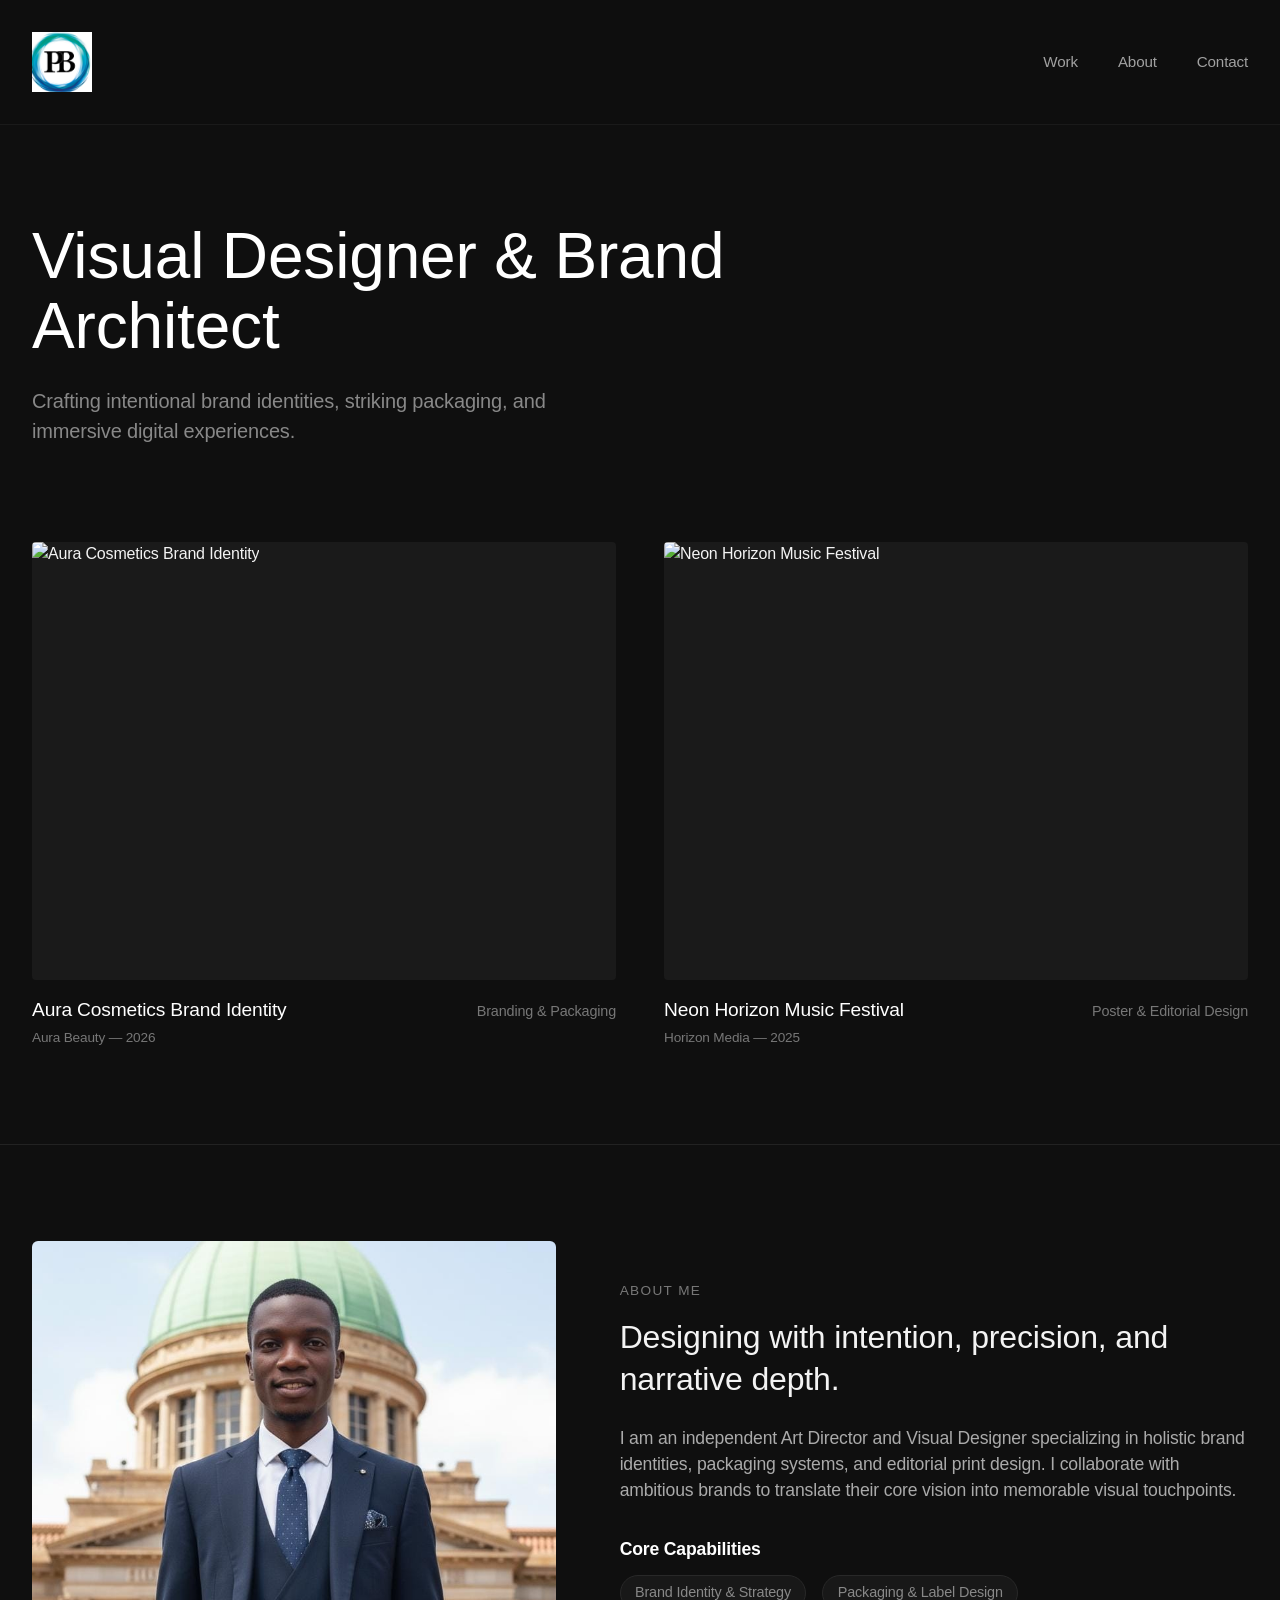
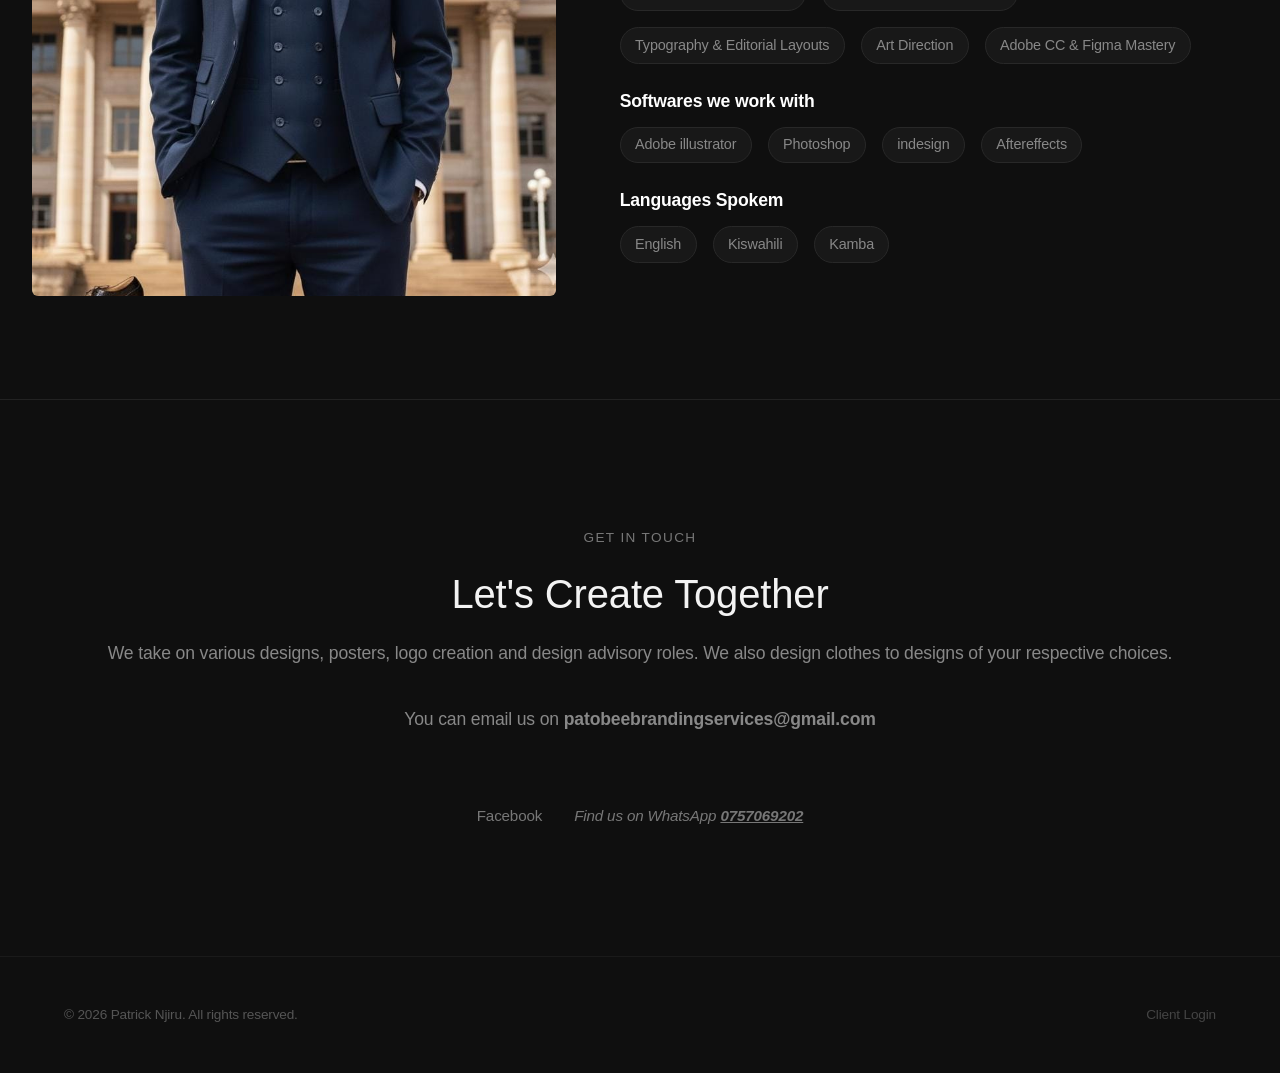
==== index.html @ 248ff158 "Initial graphic design portfolio" ====
<!DOCTYPE html>
<html lang="en">
<head>
    <meta charset="UTF-8">
    <meta name="viewport" content="width=device-width, initial-scale=1.0">
    <title>Jane Doe — Graphic Designer & Art Director</title>
    <link rel="stylesheet" href="style.css">
    <!-- Netlify Identity widget for simple client email/password login -->
    <script src="https://identity.netlify.com/v1/netlify-identity-widget.js"></script>
</head>
<body>

    <!-- 1. Header & Brand Image Logo -->
    <header class="header">
        <div class="container nav-container">
            <a href="#" class="brand-logo-link">
                <img src="patobee.png" alt="Jane Doe Studio Logo" class="brand-logo-img">
            </a>
            
            <nav>
                <ul class="nav-links">
                    <li><a href="#work">Work</a></li>
                    <li><a href="#about">About</a></li>
                    <li><a href="#contact">Contact</a></li>
                </ul>
            </nav>
        </div>
    </header>

    <!-- Hero Intro -->
    <section class="hero container">
        <h1>Visual Designer & Brand Architect</h1>
        <p>Crafting intentional brand identities, striking packaging, and immersive digital experiences.</p>
    </section>

    <!-- 2. Portfolio Gallery (Dynamic Content) -->
    <section id="work" class="container">
        <div id="gallery-grid" class="gallery-grid">
            <!-- Dynamic project cards load here via main.js -->
            <p class="loading" style="color: #777;">Loading portfolio works...</p>
        </div>
    </section>

    <!-- 3. About Section -->
    <section id="about" class="container about-section">
        <div class="about-grid">
            <div class="about-image">
                <img src="WhatsApp Image 2026-11-04 at 13.21.10.jpeg" alt="Jane Doe Portrait">
            </div>

            <div class="about-content">
                <span class="sub-heading">About Me</span>
                <h2>Designing with intention, precision, and narrative depth.</h2>
                <p>
                    I am an independent Art Director and Visual Designer specializing in holistic brand identities, packaging systems, and editorial print design. I collaborate with ambitious brands to translate their core vision into memorable visual touchpoints.
                </p>
                
                <div class="skills-list">
                    <h3>Core Capabilities</h3>
                    <ul>
                        <li>Brand Identity & Strategy</li>
                        <li>Packaging & Label Design</li>
                        <li>Typography & Editorial Layouts</li>
                        <li>Art Direction</li>
                        <li>Adobe CC & Figma Mastery</li>
                    </ul>
                    <br>
                    <h3>Softwares we work with</h3>
                    <ul>
                        <li>Adobe illustrator</li>
                        <li>Photoshop</li>
                        <li>indesign</li>
                        <li>Aftereffects</li>
                    </ul>
                    <br>
                    <h3>Languages Spokem</h3>
                    <ul>
                        <li>English</li>
                        <li>Kiswahili</li>
                        <li>Kamba</li>
                    </ul>
                </div>
            </div>
        </div>
    </section>

    <!-- 4. Contact Section -->
    <section id="contact" class="container contact-section">
        <span class="sub-heading">Get in Touch</span>
        <h2>Let's Create Together</h2>
        <p>We take on various designs, posters, logo creation and design advisory roles. We also design clothes to designs of your respective choices.</p>

        <div class="contact-action-wrapper">
            <p>You can email us on <b>patobeebrandingservices@gmail.com</b></p>
             
            <div class="social-links">
                <a href="https://facebook.com/patobeebranding/">Facebook</a>
                <i>Find us on WhatsApp <b><u>0757069202</u></b></i>
            </div>
                       
            </div>
        </div>
    </section>

    <!-- Footer -->
    <footer>
        <div class="container footer-content">
            <p>© 2026 Patrick Njiru. All rights reserved.</p>
            <div class="footer-admin-link">
                <a href="/admin/">Client Login</a>
            </div>
        </div>
    </footer>

    <!-- Lightbox Modal -->
    <div id="lightbox-modal" class="lightbox">
        <span id="lightbox-close" class="lightbox-close">&times;</span>
        <img id="lightbox-img" class="lightbox-content" src="" alt="Enlarged Project Preview">
        <div id="lightbox-caption" class="lightbox-caption"></div>
    </div>

    <!-- Main JavaScript Logic -->
    <script src="main.js"></script>

    <!-- Netlify Identity redirect script logic for admin login -->
    <script>
      if (window.netlifyIdentity) {
        window.netlifyIdentity.on("init", user => {
          if (!user) {
            window.netlifyIdentity.on("login", () => {
              document.location.href = "/admin/";
            });
          }
        });
      }
    </script>
</body>
</html>
---- style.css ----
/* Reset & Base */
* {
    margin: 0;
    padding: 0;
    box-sizing: border-box;
    font-family: -apple-system, BlinkMacSystemFont, "Segoe UI", Roboto, Helvetica, Arial, sans-serif;
}

body {
    background-color: #0f0f0f;
    color: #f3f3f3;
    line-height: 1.5;
    letter-spacing: -0.01em;
}

.container {
    max-width: 1300px;
    margin: 0 auto;
    padding: 0 2rem;
}

a {
    text-decoration: none;
    color: inherit;
}

/* Header & Brand Logo */
.header {
    padding: 2rem 0;
    position: sticky;
    top: 0;
    background: rgba(15, 15, 15, 0.85);
    backdrop-filter: blur(10px);
    z-index: 10;
    border-bottom: 1px solid #1a1a1a;
}

.nav-container {
    display: flex;
    justify-content: space-between;
    align-items: center;
}

.brand-logo-link {
    display: inline-flex;
    align-items: center;
}

.brand-logo-img {
    height: 60px;
    width: auto;
    object-fit: contain;
}

.nav-links {
    display: flex;
    list-style: none;
    gap: 2.5rem;
    font-size: 0.95rem;
    color: #a1a1a1;
}

.nav-links a:hover {
    color: #ffffff;
}

/* Hero Section */
.hero {
    padding: 6rem 2rem 4rem;
}

.hero h1 {
    font-size: clamp(2.5rem, 5vw, 4.5rem);
    font-weight: 500;
    max-width: 800px;
    line-height: 1.1;
    margin-bottom: 1.5rem;
    color: #ffffff;
}

.hero p {
    font-size: 1.25rem;
    color: #888888;
    max-width: 550px;
}

/* Gallery Grid */
.gallery-grid {
    display: grid;
    grid-template-columns: repeat(auto-fit, minmax(500px, 1fr));
    gap: 3rem;
    padding: 2rem 0 6rem;
}

@media (max-width: 768px) {
    .gallery-grid {
        grid-template-columns: 1fr;
    }
}

.project-card {
    display: flex;
    flex-direction: column;
    cursor: pointer;
}

.image-wrapper {
    width: 100%;
    aspect-ratio: 4 / 3;
    overflow: hidden;
    background: #1a1a1a;
    border-radius: 4px;
    margin-bottom: 1rem;
}

.image-wrapper img {
    width: 100%;
    height: 100%;
    object-fit: cover;
    transition: transform 0.6s cubic-bezier(0.16, 1, 0.3, 1);
}

.project-card:hover .image-wrapper img {
    transform: scale(1.03);
}

.project-info {
    display: flex;
    justify-content: space-between;
    align-items: baseline;
}

.project-title {
    font-size: 1.2rem;
    font-weight: 500;
    color: #ffffff;
}

.project-category {
    font-size: 0.9rem;
    color: #777777;
}

/* About Section Grid */
.about-section {
    padding: 6rem 2rem;
    border-top: 1px solid #222222;
}

.about-grid {
    display: grid;
    grid-template-columns: 1fr 1.2fr;
    gap: 4rem;
    align-items: center;
}

@media (max-width: 900px) {
    .about-grid {
        grid-template-columns: 1fr;
        gap: 2rem;
    }
}

.about-image img {
    width: 100%;
    border-radius: 6px;
    object-fit: cover;
    aspect-ratio: 4/5;
}

.sub-heading {
    color: #777;
    text-transform: uppercase;
    font-size: 0.85rem;
    letter-spacing: 0.1em;
    display: block;
    margin-bottom: 1rem;
}

.about-content h2 {
    font-size: 2rem;
    font-weight: 400;
    line-height: 1.3;
    margin-bottom: 1.5rem;
}

.about-content p {
    color: #aaa;
    font-size: 1.1rem;
    margin-bottom: 2rem;
}

.skills-list h3 {
    font-size: 1.1rem;
    margin-bottom: 0.8rem;
    color: #fff;
}

.skills-list ul {
    list-style: none;
    color: #888;
    display: flex;
    flex-wrap: wrap;
    gap: 1rem;
}

.skills-list li {
    background: #181818;
    padding: 0.4rem 0.9rem;
    border-radius: 20px;
    font-size: 0.9rem;
    border: 1px solid #282828;
}

/* Contact Section */
.contact-section {
    padding: 8rem 2rem;
    border-top: 1px solid #222222;
    text-align: center;
}

.contact-section h2 {
    font-size: 2.5rem;
    font-weight: 400;
    margin-bottom: 1rem;
}

.contact-section p {
    color: #888888;
    margin-bottom: 2.5rem;
    font-size: 1.1rem;
}

.contact-action-wrapper {
    display: flex;
    flex-direction: column;
    align-items: center;
    gap: 2rem;
}

.contact-btn {
    display: inline-block;
    background: #ffffff;
    color: #0f0f0f;
    padding: 1rem 2.5rem;
    border-radius: 30px;
    font-weight: 600;
    font-size: 0.95rem;
    transition: background 0.2s;
}

.contact-btn:hover {
    background: #d4d4d4;
}

.social-links {
    display: flex;
    gap: 2rem;
    color: #777;
    font-size: 0.95rem;
}

.social-links a:hover {
    color: #fff;
}

/* Footer */
footer {
    padding: 3rem 2rem;
    border-top: 1px solid #1a1a1a;
    color: #555;
    font-size: 0.85rem;
}

.footer-content {
    display: flex;
    justify-content: space-between;
    align-items: center;
}

.footer-admin-link a {
    color: #444;
}

.footer-admin-link a:hover {
    color: #888;
}

/* Lightbox Modal */
.lightbox {
    display: none;
    position: fixed;
    z-index: 1000;
    top: 0;
    left: 0;
    width: 100%;
    height: 100%;
    background-color: rgba(0, 0, 0, 0.92);
    backdrop-filter: blur(8px);
    justify-content: center;
    align-items: center;
    flex-direction: column;
    padding: 2rem;
    opacity: 0;
    transition: opacity 0.3s ease;
}

.lightbox.active {
    display: flex;
    opacity: 1;
}

.lightbox-content {
    max-width: 90vw;
    max-height: 80vh;
    object-fit: contain;
    border-radius: 4px;
    transform: scale(0.95);
    transition: transform 0.3s ease;
}

.lightbox.active .lightbox-content {
    transform: scale(1);
}

.lightbox-caption {
    color: #e2e8f0;
    margin-top: 1.2rem;
    font-size: 1.1rem;
    font-weight: 500;
    text-align: center;
}

.lightbox-close {
    position: absolute;
    top: 1.5rem;
    right: 2rem;
    color: #888;
    font-size: 2.5rem;
    font-weight: 300;
    cursor: pointer;
    user-select: none;
}

.lightbox-close:hover {
    color: #ffffff;
}
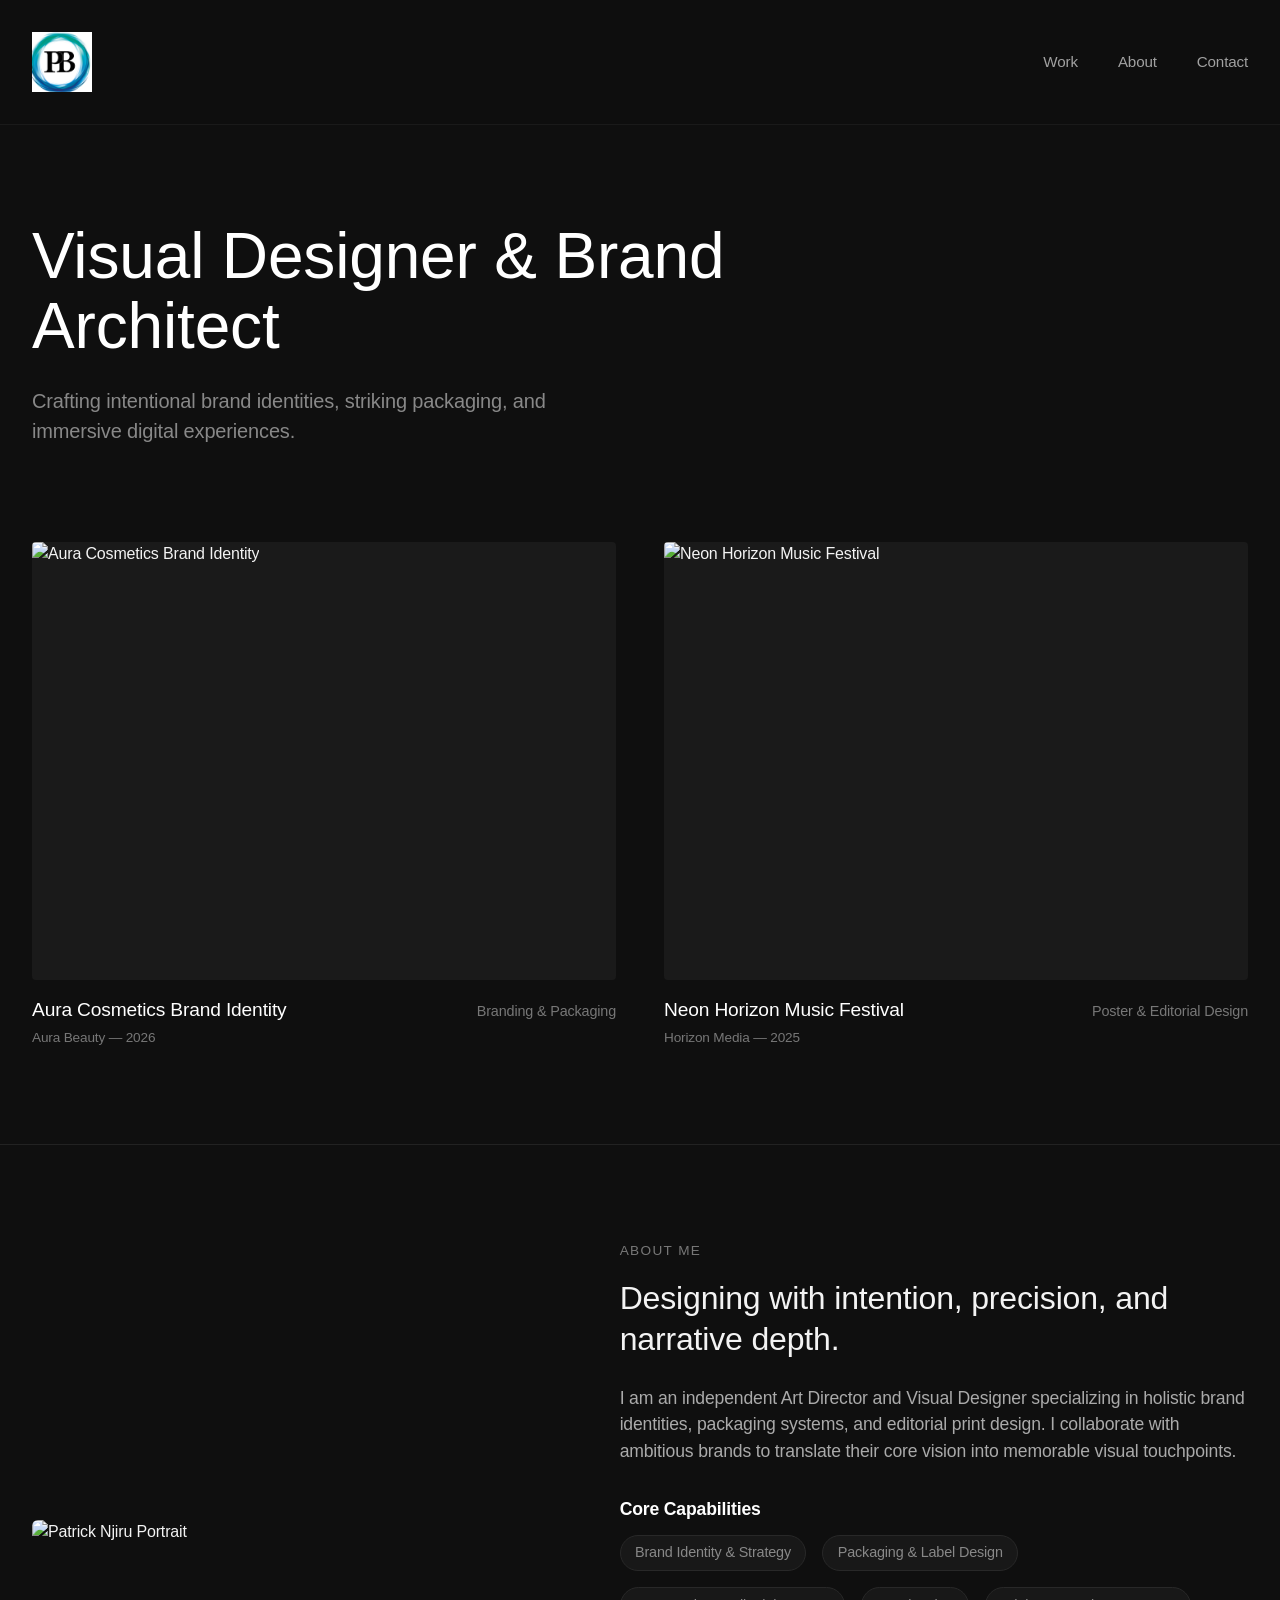
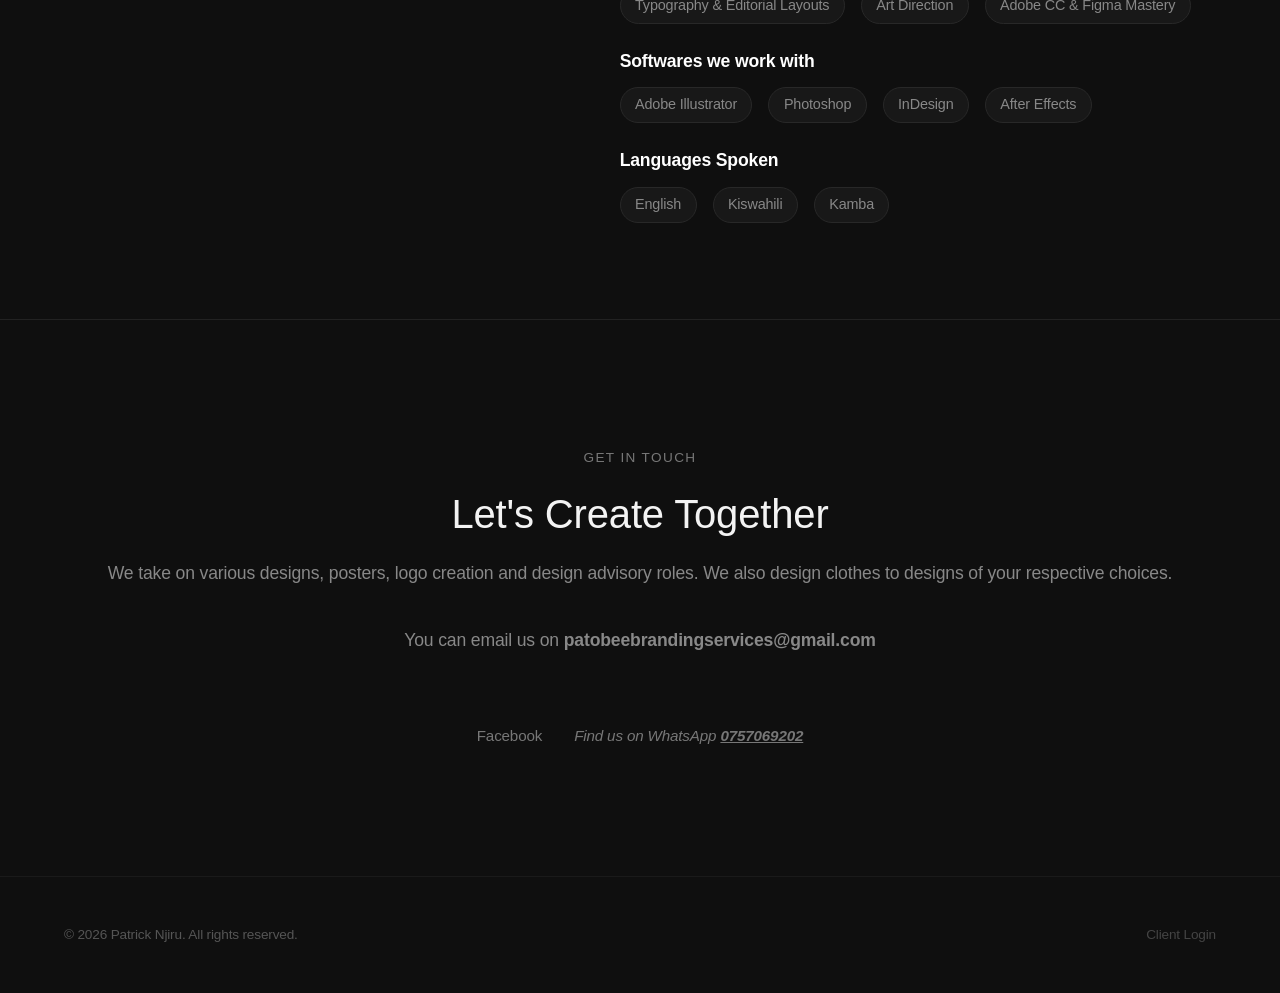
==== commit 90569997: "correction2" ====
--- a/index.html
+++ b/index.html
@@ -3,10 +3,8 @@
 <head>
     <meta charset="UTF-8">
     <meta name="viewport" content="width=device-width, initial-scale=1.0">
-    <title>Jane Doe — Graphic Designer & Art Director</title>
+    <title>Patrick Njiru — Graphic Designer & Art Director</title>
     <link rel="stylesheet" href="style.css">
-    <!-- Netlify Identity widget for simple client email/password login -->
-    <script src="https://identity.netlify.com/v1/netlify-identity-widget.js"></script>
 </head>
 <body>
 
@@ -14,7 +12,7 @@
     <header class="header">
         <div class="container nav-container">
             <a href="#" class="brand-logo-link">
-                <img src="patobee.png" alt="Jane Doe Studio Logo" class="brand-logo-img">
+                <img src="patobee.png" alt="Patobee Studio Logo" class="brand-logo-img">
             </a>
             
             <nav>
@@ -45,7 +43,7 @@
     <section id="about" class="container about-section">
         <div class="about-grid">
             <div class="about-image">
-                <img src="WhatsApp Image 2026-11-04 at 13.21.10.jpeg" alt="Jane Doe Portrait">
+                <img src="profile.jpeg" alt="Patrick Njiru Portrait">
             </div>
 
             <div class="about-content">
@@ -67,13 +65,13 @@
                     <br>
                     <h3>Softwares we work with</h3>
                     <ul>
-                        <li>Adobe illustrator</li>
+                        <li>Adobe Illustrator</li>
                         <li>Photoshop</li>
-                        <li>indesign</li>
-                        <li>Aftereffects</li>
+                        <li>InDesign</li>
+                        <li>After Effects</li>
                     </ul>
                     <br>
-                    <h3>Languages Spokem</h3>
+                    <h3>Languages Spoken</h3>
                     <ul>
                         <li>English</li>
                         <li>Kiswahili</li>
@@ -91,13 +89,11 @@
         <p>We take on various designs, posters, logo creation and design advisory roles. We also design clothes to designs of your respective choices.</p>
 
         <div class="contact-action-wrapper">
-            <p>You can email us on <b>patobeebrandingservices@gmail.com</b></p>
+            <p>You can email us on <a href="mailto:patobeebrandingservices@gmail.com"><b>patobeebrandingservices@gmail.com</b></a></p>
              
             <div class="social-links">
-                <a href="https://facebook.com/patobeebranding/">Facebook</a>
+                <a href="https://facebook.com/patobeebranding/" target="_blank">Facebook</a>
                 <i>Find us on WhatsApp <b><u>0757069202</u></b></i>
-            </div>
-                       
             </div>
         </div>
     </section>
@@ -107,7 +103,7 @@
         <div class="container footer-content">
             <p>© 2026 Patrick Njiru. All rights reserved.</p>
             <div class="footer-admin-link">
-                <a href="/admin/">Client Login</a>
+                <a href="./admin/">Client Login</a>
             </div>
         </div>
     </footer>
@@ -121,18 +117,5 @@
 
     <!-- Main JavaScript Logic -->
     <script src="main.js"></script>
-
-    <!-- Netlify Identity redirect script logic for admin login -->
-    <script>
-      if (window.netlifyIdentity) {
-        window.netlifyIdentity.on("init", user => {
-          if (!user) {
-            window.netlifyIdentity.on("login", () => {
-              document.location.href = "/admin/";
-            });
-          }
-        });
-      }
-    </script>
 </body>
 </html>
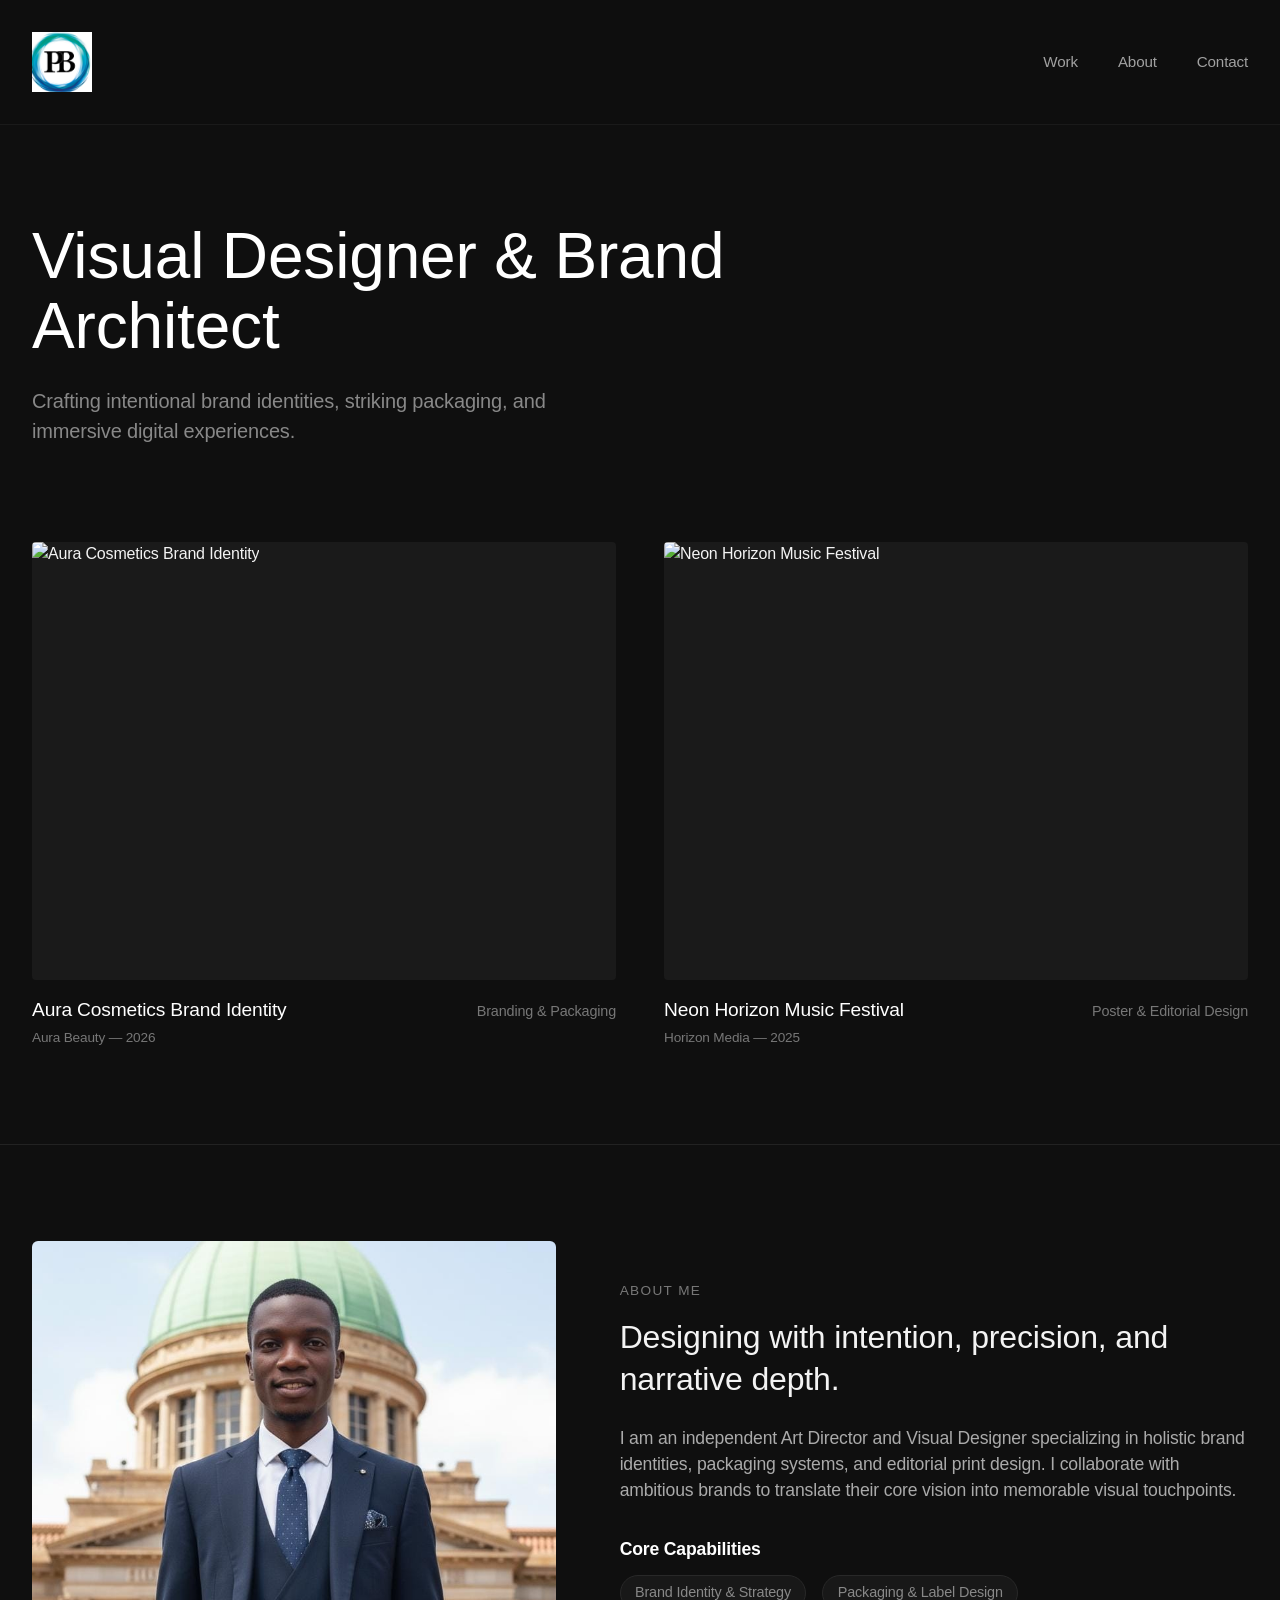
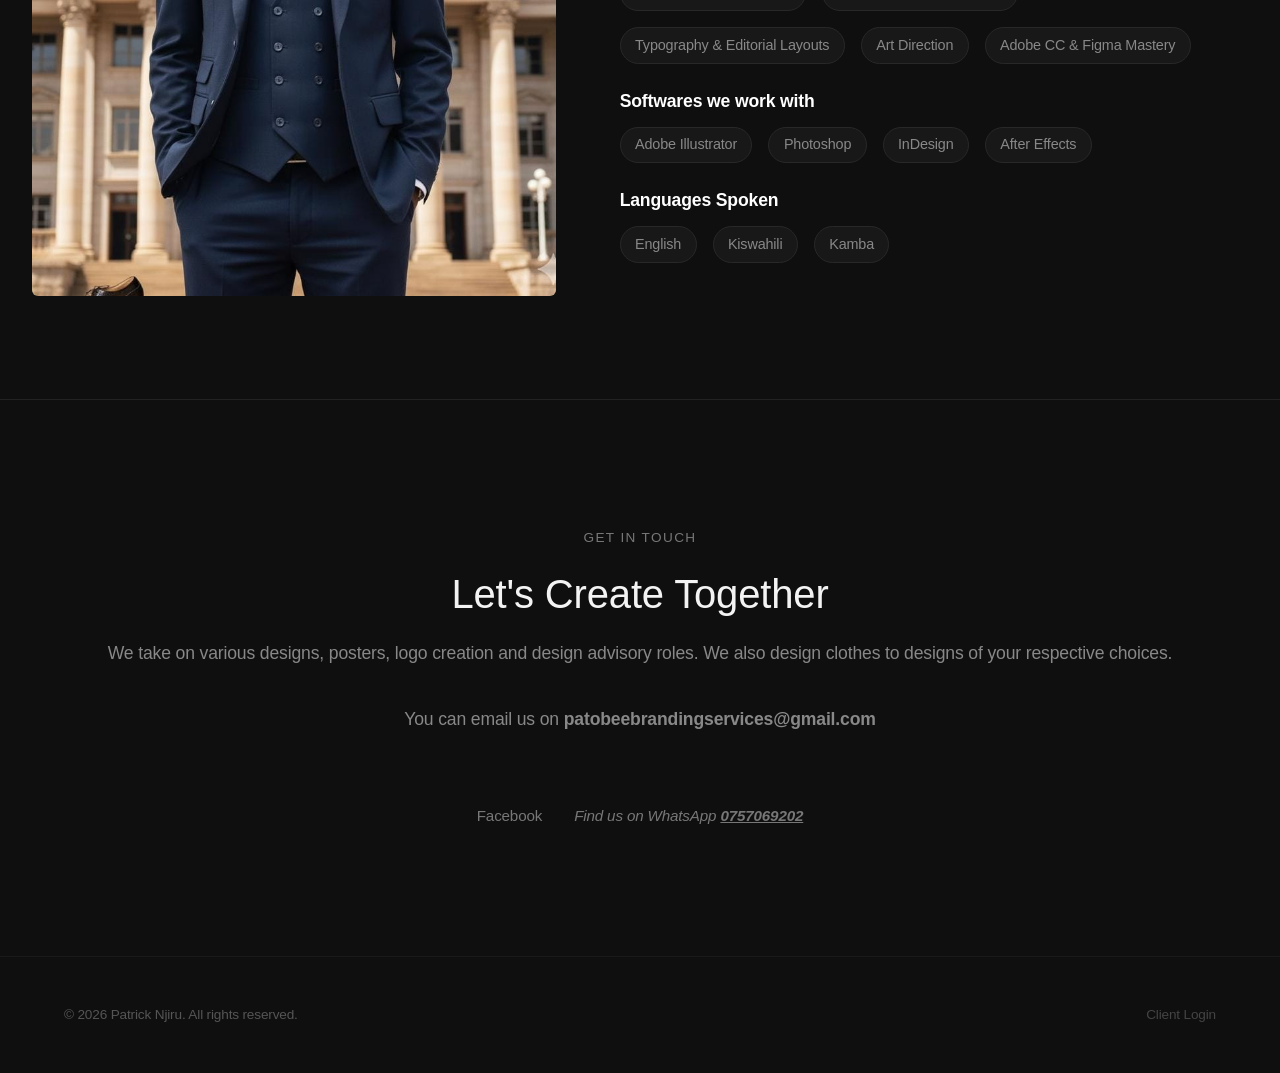
==== commit fdff4427: "mistake" ====
--- a/index.html
+++ b/index.html
@@ -43,7 +43,7 @@
     <section id="about" class="container about-section">
         <div class="about-grid">
             <div class="about-image">
-                <img src="profile.jpeg" alt="Patrick Njiru Portrait">
+                <img src="WhatsApp Image 2026-11-04 at 13.21.10.jpeg" alt="Patrick Njiru Portrait">
             </div>
 
             <div class="about-content">
